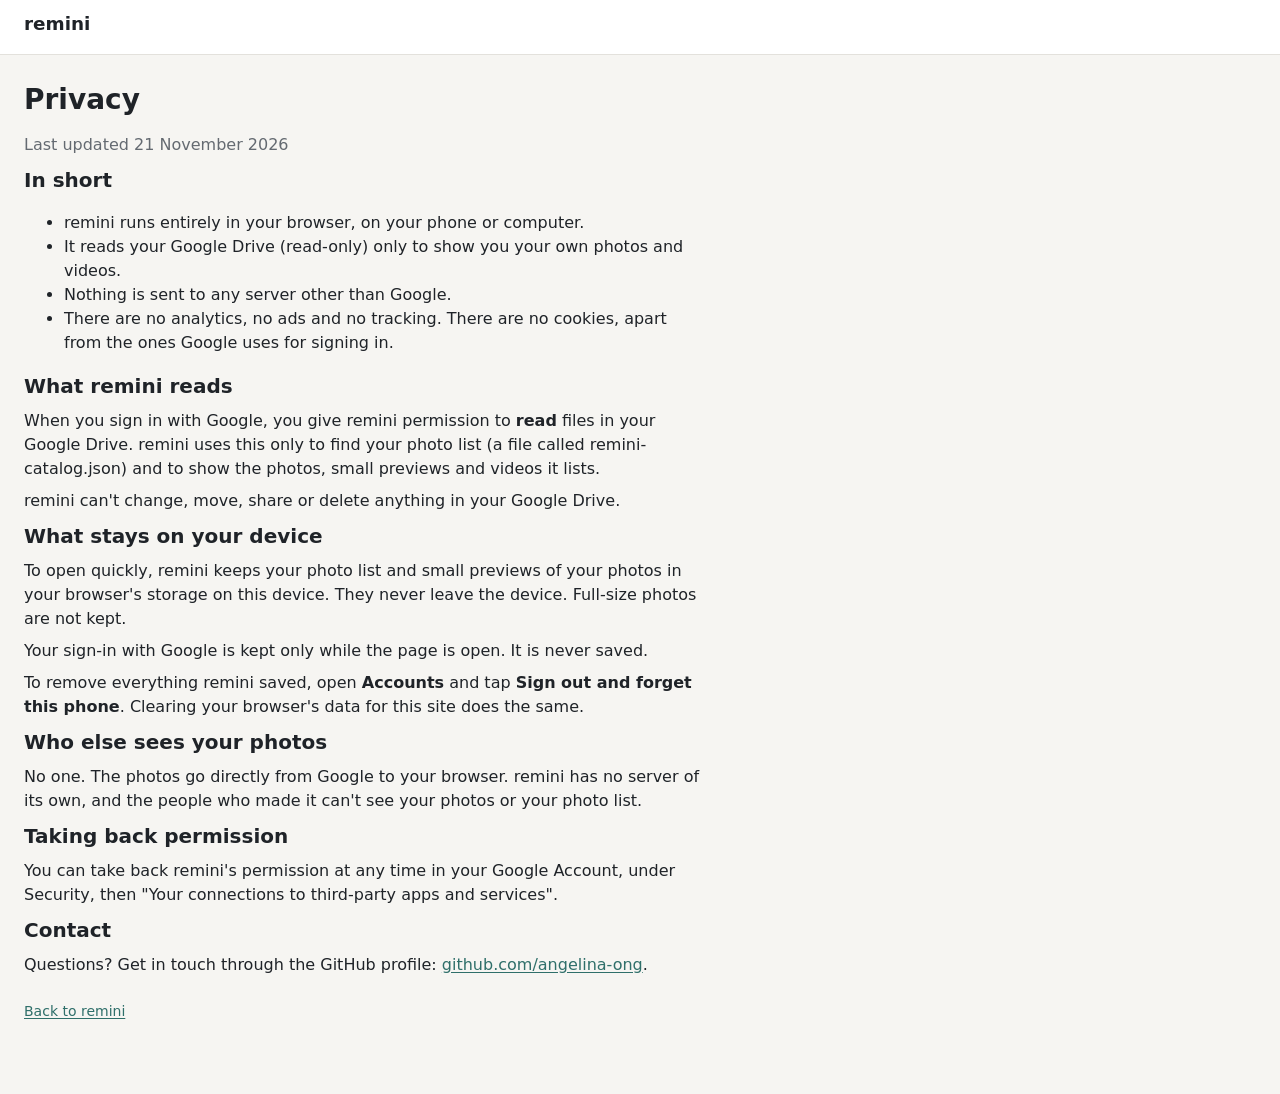
==== privacy.html @ 5695163f "remini cloud: first version Phone-friendly photo viewer that reads your own Google Drive (read-only)" ====
<!doctype html>
<html lang="en">
<head>
  <meta charset="utf-8">
  <meta http-equiv="Content-Security-Policy" content="default-src 'self'; script-src 'self' https://accounts.google.com/gsi/client; connect-src 'self' https://www.googleapis.com https://oauth2.googleapis.com https://accounts.google.com; img-src 'self' blob: data:; frame-src https://accounts.google.com; style-src 'self' 'unsafe-inline' https://accounts.google.com/gsi/style; media-src 'self' blob:; object-src 'none'; base-uri 'self'; form-action 'self'">
  <meta name="viewport" content="width=device-width, initial-scale=1, viewport-fit=cover">
  <meta name="color-scheme" content="light dark">
  <title>remini: privacy</title>
  <link rel="icon" href="icons/icon.svg" type="image/svg+xml">
  <link rel="stylesheet" href="app.css">
</head>
<body class="plain-page">
  <header class="topbar">
    <div class="topbar-inner"><a class="brand" href="./">remini</a></div>
    <div class="topbar-inner"><p class="summary"></p></div>
  </header>
  <main class="view">
    <article class="intro">
      <h1>Privacy</h1>
      <p class="muted">Last updated 21 November 2026</p>

      <h2>In short</h2>
      <ul>
        <li>remini runs entirely in your browser, on your phone or computer.</li>
        <li>It reads your Google Drive (read-only) only to show you your own photos and videos.</li>
        <li>Nothing is sent to any server other than Google.</li>
        <li>There are no analytics, no ads and no tracking. There are no cookies, apart from the ones Google uses for signing in.</li>
      </ul>

      <h2>What remini reads</h2>
      <p>When you sign in with Google, you give remini permission to <strong>read</strong> files in your Google Drive. remini uses this only to find your photo list (a file called remini-catalog.json) and to show the photos, small previews and videos it lists.</p>
      <p>remini can't change, move, share or delete anything in your Google Drive.</p>

      <h2>What stays on your device</h2>
      <p>To open quickly, remini keeps your photo list and small previews of your photos in your browser's storage on this device. They never leave the device. Full-size photos are not kept.</p>
      <p>Your sign-in with Google is kept only while the page is open. It is never saved.</p>
      <p>To remove everything remini saved, open <strong>Accounts</strong> and tap <strong>Sign out and forget this phone</strong>. Clearing your browser's data for this site does the same.</p>

      <h2>Who else sees your photos</h2>
      <p>No one. The photos go directly from Google to your browser. remini has no server of its own, and the people who made it can't see your photos or your photo list.</p>

      <h2>Taking back permission</h2>
      <p>You can take back remini's permission at any time in your Google Account, under Security, then "Your connections to third-party apps and services".</p>

      <h2>Contact</h2>
      <p>Questions? Get in touch through the GitHub profile: <a href="https://github.com/angelina-ong" rel="noopener noreferrer">github.com/angelina-ong</a>.</p>

      <p class="footnote"><a href="./">Back to remini</a></p>
    </article>
  </main>
</body>
</html>
---- app.css ----
/* remini cloud: calm and simple, same look as remini on the PC. No remote fonts or images. */
:root {
  --bg: #f6f5f2;
  --surface: #ffffff;
  --text: #1f2328;
  --muted: #646a71;
  --line: #e3e1dc;
  --accent: #2f6f6a;
  --accent-text: #ffffff;
  --accent-soft: #e2eeec;
  --warn: #8f5512;
  --warn-soft: #fbf0e0;
  --danger: #a33a3a;
  --focus: #2f6fbd;
  --radius: 12px;
  --shadow: 0 1px 2px rgba(0, 0, 0, 0.05);
  --tabbar-h: 60px;
  color-scheme: light;
}
@media (prefers-color-scheme: dark) {
  :root {
    --bg: #16181b;
    --surface: #1f2226;
    --text: #e8e6e3;
    --muted: #a0a6ad;
    --line: #34383d;
    --accent: #7cc0b8;
    --accent-text: #0f1a19;
    --accent-soft: #233532;
    --warn: #e9b56c;
    --warn-soft: #3a2e1c;
    --danger: #f08c8c;
    --focus: #8ab8ff;
    --shadow: none;
    color-scheme: dark;
  }
}

*, *::before, *::after { box-sizing: border-box; }
[hidden] { display: none !important; }

html { -webkit-text-size-adjust: 100%; }
body {
  margin: 0;
  background: var(--bg);
  color: var(--text);
  font-family: system-ui, -apple-system, "Segoe UI", Roboto, "Helvetica Neue", Arial, sans-serif;
  font-size: 16px;
  line-height: 1.5;
  overflow-wrap: break-word;
  -webkit-tap-highlight-color: transparent;
}
body.viewer-open { overflow: hidden; }
img, video { max-width: 100%; }

h1 { font-size: 1.75rem; font-weight: 600; margin: 8px 0 12px; }
h2 { font-size: 1.25rem; font-weight: 600; margin: 0 0 8px; }
h3 { font-size: 0.85rem; font-weight: 600; margin: 0 0 6px; color: var(--muted); text-transform: uppercase; letter-spacing: 0.04em; }
p { margin: 0 0 8px; }
a { color: var(--accent); text-underline-offset: 2px; }
.muted { color: var(--muted); }
.small { font-size: 0.875rem; }
.warn-text { color: var(--warn); }

.visually-hidden {
  position: absolute !important;
  width: 1px; height: 1px;
  padding: 0; margin: -1px;
  overflow: hidden; clip: rect(0 0 0 0);
  white-space: nowrap; border: 0;
}

:focus-visible { outline: 3px solid var(--focus); outline-offset: 2px; }
main:focus { outline: none; }

/* ---------- controls ---------- */
button, .button-link, input, select {
  font: inherit;
  color: inherit;
}
button, .button-link {
  display: inline-flex;
  align-items: center;
  justify-content: center;
  gap: 6px;
  min-height: 38px;
  padding: 6px 14px;
  border: 1px solid var(--line);
  border-radius: 8px;
  background: var(--surface);
  color: var(--text);
  text-decoration: none;
  cursor: pointer;
}
button.primary { background: var(--accent); border-color: var(--accent); color: var(--accent-text); }
button.quiet { background: transparent; }
button:disabled { opacity: 0.5; cursor: not-allowed; filter: none; }

input[type="text"], input[type="search"], select {
  min-height: 38px;
  padding: 6px 10px;
  border: 1px solid var(--line);
  border-radius: 8px;
  background: var(--surface);
}
select { max-width: 100%; }
select:disabled { opacity: 0.5; }
input[type="checkbox"] { width: 18px; height: 18px; accent-color: var(--accent); margin: 0; }

/* ---------- top bar ---------- */
.topbar {
  position: sticky;
  top: 0;
  z-index: 10;
  background: var(--surface);
  border-bottom: 1px solid var(--line);
}
.topbar-inner, .banners, .view, .welcome {
  max-width: 1280px;
  margin: 0 auto;
  padding-left: 24px;
  padding-right: 24px;
}
.topbar-inner {
  display: flex;
  flex-wrap: wrap;
  align-items: center;
  gap: 12px 24px;
  padding-top: 10px;
}
.brand { font-weight: 700; font-size: 1.15rem; color: var(--text); text-decoration: none; }
.nav { display: flex; flex-wrap: wrap; gap: 4px; }
.nav a {
  display: inline-flex;
  align-items: center;
  gap: 6px;
  padding: 6px 12px;
  border-radius: 999px;
  color: var(--text);
  text-decoration: none;
}
.nav a[aria-current="page"] { background: var(--accent-soft); color: var(--accent); font-weight: 600; }
.nav-icon { display: none; width: 24px; height: 24px; flex: none; }
.search { display: flex; gap: 6px; flex: 1 1 280px; max-width: 460px; margin-left: auto; min-width: 0; }
.search input { flex: 1; min-width: 0; }
.summary { margin: 0; padding: 4px 0 8px; font-size: 0.875rem; color: var(--muted); }
.summary:empty { padding: 0 0 6px; }

/* ---------- banners ---------- */
.banners:empty { display: none; }
.banners { padding-top: 12px; }
.banner {
  display: flex;
  flex-wrap: wrap;
  align-items: center;
  justify-content: space-between;
  gap: 8px 16px;
  margin-bottom: 8px;
  padding: 12px 16px;
  background: var(--warn-soft);
  border: 1px solid var(--line);
  border-left: 4px solid var(--warn);
  border-radius: var(--radius);
}
.banner p { margin: 0; min-width: 0; }
.banner-error { border-left-color: var(--danger); }
.banner-info { background: var(--accent-soft); border-left-color: var(--accent); }
.signed-in { display: inline-flex; align-items: center; gap: 10px; flex-wrap: wrap; }

/* ---------- page layout ---------- */
.view { padding-top: 16px; padding-bottom: 64px; }
.intro { max-width: 680px; }
.loading { padding: 16px 0; }
.error {
  padding: 14px 16px;
  margin: 12px 0;
  border: 1px solid var(--line);
  border-left: 4px solid var(--danger);
  border-radius: var(--radius);
  background: var(--surface);
}
.empty { padding: 48px 0; text-align: center; }
.empty p:first-child { font-size: 1.15rem; }
.footnote { margin-top: 24px; font-size: 0.875rem; }
.status { min-height: 1.5em; }
.page-head { display: flex; align-items: center; justify-content: space-between; gap: 12px; }
.filters-toggle { display: none; }

/* ---------- library ---------- */
.filters {
  display: flex;
  flex-wrap: wrap;
  align-items: flex-end;
  gap: 12px 16px;
  padding: 14px 16px;
  margin-bottom: 12px;
  background: var(--surface);
  border: 1px solid var(--line);
  border-radius: var(--radius);
}
.field { display: flex; flex-direction: column; gap: 4px; min-width: 0; }
.field label { font-size: 0.8rem; color: var(--muted); }
.field-check { flex-direction: row; align-items: center; gap: 8px; min-height: 38px; }
.field-check label { font-size: 1rem; color: var(--text); }
.clear-link { align-self: center; margin-left: auto; }
.active-filters .note { color: var(--muted); overflow-wrap: anywhere; }
.count { color: var(--muted); margin: 4px 0 12px; }

.grid {
  display: grid;
  grid-template-columns: repeat(auto-fill, minmax(160px, 1fr));
  gap: 8px;
}
.tile {
  position: relative;
  display: block;
  aspect-ratio: 1 / 1;
  border-radius: 10px;
  overflow: hidden;
  background: var(--line);
}
.tile img { display: block; width: 100%; height: 100%; object-fit: cover; transition: opacity 0.15s; }
.badge-video {
  position: absolute;
  left: 6px;
  bottom: 6px;
  padding: 1px 7px;
  border-radius: 6px;
  background: rgba(0, 0, 0, 0.6);
  color: #fff;
  font-size: 0.75rem;
  line-height: 1.6;
}
.dot-unsaved {
  position: absolute;
  top: 8px;
  right: 8px;
  width: 12px;
  height: 12px;
  border-radius: 50%;
  background: #e2a33b;
  border: 2px solid #fff;
  box-shadow: 0 0 0 1px rgba(0, 0, 0, 0.15);
}
.sentinel { height: 1px; }
.grid-status { padding: 8px 0; }

/* ---------- photo viewer ---------- */
.viewer {
  position: fixed;
  inset: 0;
  z-index: 50;
  display: flex;
  flex-direction: column;
  background: rgba(14, 15, 17, 0.96);
  color: #f2f2f2;
}
.v-top { display: flex; justify-content: flex-end; padding: 10px 14px; }
.v-close { background: rgba(255, 255, 255, 0.1); border-color: rgba(255, 255, 255, 0.2); color: #fff; }
.v-body {
  flex: 1;
  min-height: 0;
  display: grid;
  grid-template-columns: minmax(0, 1fr) 360px;
  grid-template-rows: minmax(0, 1fr);
}
.v-stage-wrap { position: relative; display: flex; min-height: 0; min-width: 0; touch-action: pan-y pinch-zoom; }
.v-stage {
  flex: 1;
  min-width: 0;
  display: flex;
  align-items: center;
  justify-content: center;
  padding: 8px 64px 24px;
}
.v-stage.is-dragging { transition: none; }
.v-stage.is-settling { transition: transform 0.18s ease-out; }
.v-media {
  display: block;
  max-width: 100%;
  max-height: calc(100vh - 100px);
  object-fit: contain;
  border-radius: 6px;
}
.v-placeholder { filter: blur(2px); opacity: 0.7; min-width: 40%; }
.v-stage .loading, .v-none p { color: #d8d8d8; }
.v-none { text-align: center; max-width: 420px; }
.v-none img { max-width: 260px; width: 100%; border-radius: 8px; margin-bottom: 12px; }
.v-nav {
  position: absolute;
  top: 50%;
  transform: translateY(-50%);
  z-index: 1;
  width: 48px;
  height: 48px;
  padding: 0;
  border-radius: 50%;
  font-size: 1.8rem;
  line-height: 1;
  background: rgba(255, 255, 255, 0.12);
  border-color: rgba(255, 255, 255, 0.2);
  color: #fff;
}
.v-prev { left: 10px; }
.v-next { right: 10px; }
.v-panel {
  overflow-y: auto;
  padding: 20px 22px 32px;
  background: var(--surface);
  color: var(--text);
  border-top-left-radius: var(--radius);
}
.v-date { font-size: 1.1rem; }
.v-name { word-break: break-all; margin-bottom: 2px; }
.v-sec { margin-top: 20px; }
.v-actions { display: flex; flex-direction: column; align-items: flex-start; gap: 6px; }
ul.plain { list-style: none; margin: 0; padding: 0; }
ul.plain li { padding: 2px 0; }

.chips { display: flex; flex-wrap: wrap; gap: 6px; margin-bottom: 10px; }
.chip {
  display: inline-flex;
  align-items: center;
  max-width: 100%;
  padding: 2px 2px 2px 12px;
  border-radius: 999px;
  background: var(--accent-soft);
}
.chip-text { color: var(--accent); text-decoration: none; overflow-wrap: anywhere; }
.chip-x {
  min-height: 0;
  width: 28px;
  height: 28px;
  padding: 0;
  border: 0;
  border-radius: 50%;
  background: transparent;
  color: var(--muted);
  font-size: 1.1rem;
}
.tag-form { display: flex; gap: 6px; }
.tag-form input { flex: 1; min-width: 0; }

/* ---------- timeline ---------- */
.tl-year { margin: 28px 0; }
.tl-year h2 { display: flex; flex-wrap: wrap; align-items: baseline; gap: 4px 12px; font-size: 1.5rem; }
.tl-year h2 a { color: var(--text); text-decoration: none; }
.count-tag { font-size: 0.95rem; font-weight: 400; }
.tl-months { list-style: none; margin: 0; padding: 0; display: flex; flex-wrap: wrap; gap: 8px; }
.tl-month {
  display: inline-flex;
  align-items: center;
  gap: 10px;
  padding: 8px 16px;
  border: 1px solid var(--line);
  border-radius: 999px;
  background: var(--surface);
  color: var(--text);
  text-decoration: none;
}

/* ---------- cards (events, accounts) ---------- */
.toolbar { display: flex; flex-wrap: wrap; align-items: flex-end; gap: 12px 20px; margin: 16px 0 8px; }
.cards {
  display: grid;
  grid-template-columns: repeat(auto-fill, minmax(min(300px, 100%), 1fr));
  gap: 16px;
}
.card {
  min-width: 0;
  padding: 18px 20px;
  background: var(--surface);
  border: 1px solid var(--line);
  border-radius: var(--radius);
  box-shadow: var(--shadow);
}
.ev-group { margin: 28px 0; }
.ev-covers { display: grid; grid-template-columns: repeat(4, 1fr); gap: 4px; margin-bottom: 12px; }
.ev-covers:empty { display: none; }
.ev-covers img { width: 100%; aspect-ratio: 1 / 1; object-fit: cover; border-radius: 6px; background: var(--line); display: block; }
.ev-name { display: flex; gap: 6px; margin-bottom: 10px; }
.ev-name input { flex: 1; min-width: 0; font-weight: 600; }
.ev-meta { font-size: 0.95rem; }
.ev-actions { display: flex; flex-wrap: wrap; gap: 8px; margin-top: 8px; }
.badge { display: inline-block; padding: 1px 10px; border-radius: 999px; font-size: 0.8rem; }
.badge-suggested { background: var(--bg); border: 1px solid var(--line); color: var(--muted); }
.badge-ok { background: var(--accent-soft); color: var(--accent); font-weight: 600; }
.event.is-approved { border-color: var(--accent); }

.account h2 { word-break: break-all; }
.storage { margin: 12px 0; }
.bar { height: 10px; border-radius: 999px; background: var(--line); overflow: hidden; margin-bottom: 6px; }
.bar-fill { height: 100%; width: 0; background: var(--accent); border-radius: 999px; }
.bar-full .bar-fill { background: var(--warn); }
.note-due {
  margin: 12px 0;
  padding: 12px 14px;
  border-left: 4px solid var(--warn);
  border-radius: 8px;
  background: var(--warn-soft);
}
.account.is-due { border-color: var(--warn); }

/* ---------- hover effects only where there is a real mouse ---------- */
@media (hover: hover) {
  button:hover, .button-link:hover { border-color: var(--muted); }
  button.primary:hover { filter: brightness(1.07); }
  .nav a:hover { background: var(--bg); }
  .tile:hover img { opacity: 0.88; }
  .v-nav:hover { background: rgba(255, 255, 255, 0.22); }
  .chip-text:hover { text-decoration: underline; }
  .chip-x:hover { background: rgba(0, 0, 0, 0.08); color: var(--text); }
  .tl-year h2 a:hover { color: var(--accent); }
  .tl-month:hover { border-color: var(--accent); }
}

/* ---------- touch screens: everything at least 44px to tap ---------- */
@media (pointer: coarse), (max-width: 820px) {
  button, .button-link, input[type="text"], input[type="search"], select { min-height: 44px; }
  .nav a { min-height: 44px; }
  .field-check { min-height: 44px; }
  input[type="checkbox"] { width: 22px; height: 22px; }
  .chip-x { width: 44px; height: 44px; }
  .tl-month { min-height: 44px; }
  .v-nav { width: 44px; height: 44px; }
}

/* ---------- narrow screens ---------- */
@media (max-width: 820px) {
  .topbar-inner, .banners, .view, .welcome { padding-left: 16px; padding-right: 16px; }
  .search { margin-left: 0; max-width: none; flex-basis: 100%; }
  .grid { grid-template-columns: repeat(auto-fill, minmax(120px, 1fr)); gap: 4px; }
  .tile { border-radius: 6px; }
  .viewer { overflow-y: auto; overscroll-behavior: contain; }
  .v-top {
    position: sticky;
    top: 0;
    z-index: 2;
    padding-top: calc(8px + env(safe-area-inset-top));
    background: rgba(14, 15, 17, 0.92);
  }
  .v-close { min-width: 44px; }
  .v-body { display: block; flex: none; }
  .v-stage-wrap { min-height: 50vh; }
  .v-stage { padding: 0 0 12px; }
  .v-media { width: 100%; max-height: 72vh; border-radius: 0; }
  .v-placeholder { min-width: 0; width: 100%; }
  .v-panel { border-radius: var(--radius) var(--radius) 0 0; padding-bottom: calc(32px + env(safe-area-inset-bottom)); }
  .cards { grid-template-columns: 1fr; }
  .clear-link { margin-left: 0; }
}

/* ---------- phones: 3 photos across, tabs at the bottom ---------- */
@media (max-width: 600px) {
  h1 { font-size: 1.45rem; margin: 4px 0 8px; }
  .topbar-inner { flex-wrap: nowrap; gap: 10px; padding-top: calc(8px + env(safe-area-inset-top)); }
  .topbar-inner + .topbar-inner { padding-top: 0; }
  .topbar-inner, .banners, .view, .welcome { padding-left: 12px; padding-right: 12px; }
  .search { flex: 1 1 auto; }
  .search button { padding: 6px 12px; }
  .summary { padding: 2px 0 6px; }

  .nav {
    position: fixed;
    left: 0;
    right: 0;
    bottom: 0;
    z-index: 20;
    display: grid;
    grid-template-columns: repeat(3, minmax(0, 1fr));
    gap: 0;
    padding: 0 4px env(safe-area-inset-bottom);
    background: var(--surface);
    border-top: 1px solid var(--line);
  }
  .nav a {
    flex-direction: column;
    justify-content: center;
    gap: 2px;
    min-height: var(--tabbar-h);
    padding: 4px 2px;
    border-radius: 0;
    font-size: 0.75rem;
    line-height: 1.2;
    color: var(--muted);
  }
  .nav a[aria-current="page"] { background: transparent; color: var(--accent); }
  .nav-icon { display: block; }
  .view { padding-bottom: calc(var(--tabbar-h) + 32px + env(safe-area-inset-bottom)); }

  .page-head h1 { margin-bottom: 8px; }
  .filters-toggle { display: inline-flex; }
  .filters:not(.is-open) { display: none; }
  .filters {
    display: grid;
    grid-template-columns: repeat(2, minmax(0, 1fr));
    gap: 10px 12px;
    padding: 12px;
  }
  .filters select { width: 100%; }
  .grid { grid-template-columns: repeat(3, minmax(0, 1fr)); gap: 3px; }
  .tile { border-radius: 4px; }
  .dot-unsaved { top: 5px; right: 5px; width: 10px; height: 10px; }
  .badge-video { left: 4px; bottom: 4px; }

  .card { padding: 14px 16px; }
  .toolbar { gap: 10px 12px; }
}
@media (max-width: 600px) and (pointer: coarse) {
  .v-nav { display: none; } /* swipe left/right instead */
}

@media (prefers-reduced-motion: reduce) {
  * { transition: none !important; }
}

/* ================= remini cloud additions ================= */
/* windowed grid: tiles are placed by the script, only those near the screen exist */
.vgrid { position: relative; width: 100%; contain: layout; }
.vgrid .tile {
  position: absolute;
  top: 0;
  left: 0;
  aspect-ratio: auto;
  will-change: transform;
}
.vgrid .tile img { opacity: 0; }
.vgrid .tile img.is-loaded { opacity: 1; }
.tile.no-thumb::after {
  content: "";
  position: absolute;
  inset: 30%;
  border: 2px solid var(--muted);
  border-radius: 6px;
  opacity: 0.35;
}
.count { margin-bottom: 8px; }

/* sign-in screen and "What is remini" */
.welcome { padding-top: 24px; padding-bottom: 48px; max-width: 640px; }
.welcome h1 { font-size: 2.2rem; color: var(--accent); margin-bottom: 16px; }
.welcome-about { margin-bottom: 20px; }
.welcome-about p { font-size: 1.05rem; }
.signin-card { margin-bottom: 16px; }
.signin-card h2 { font-size: 1.3rem; }
button.big { min-height: 52px; padding: 10px 22px; font-size: 1.05rem; font-weight: 600; }
body.signed-out .topbar-inner + .topbar-inner { display: none; }
body.signed-out .topbar-inner { padding-bottom: 10px; }

/* the little message at the bottom */
.toast {
  position: fixed;
  left: 50%;
  bottom: calc(var(--tabbar-h) + 16px + env(safe-area-inset-bottom));
  transform: translateX(-50%);
  z-index: 60;
  max-width: calc(100vw - 32px);
  padding: 10px 16px;
  border-radius: 10px;
  background: var(--text);
  color: var(--bg);
  font-size: 0.95rem;
}

/* photo view: solid, so the page behind never shows through */
.viewer { background: #0e0f11; }
@media (max-width: 820px) { .v-top { background: #0e0f11; } }
.v-frame { position: relative; display: flex; align-items: center; justify-content: center; max-width: 100%; }
.v-frame.is-loading::after {
  content: "Loading…";
  position: absolute;
  bottom: 10px;
  left: 50%;
  transform: translateX(-50%);
  padding: 2px 10px;
  border-radius: 6px;
  background: rgba(0, 0, 0, 0.55);
  color: #fff;
  font-size: 0.85rem;
}
.v-stage { flex-direction: column; gap: 10px; }
.v-placeholder { filter: none; opacity: 1; }
.v-frame.is-loading .v-placeholder { filter: blur(1px); opacity: 0.85; }
.v-play {
  position: absolute;
  inset: 0;
  display: flex;
  flex-direction: column;
  align-items: center;
  justify-content: center;
  gap: 10px;
  color: #fff;
  text-decoration: none;
  background: rgba(0, 0, 0, 0.25);
  border-radius: 6px;
}
.v-play-icon {
  display: flex;
  align-items: center;
  justify-content: center;
  width: 76px;
  height: 76px;
  padding-left: 6px;
  border-radius: 50%;
  background: rgba(0, 0, 0, 0.6);
  border: 2px solid rgba(255, 255, 255, 0.85);
  font-size: 2rem;
}
.v-play-text { padding: 4px 12px; border-radius: 999px; background: rgba(0, 0, 0, 0.6); font-weight: 600; }
.v-video { min-height: 200px; min-width: 60%; }
.badge-local {
  margin: 0;
  padding: 4px 12px;
  border-radius: 999px;
  background: #e2a33b;
  color: #1f1a10;
  font-weight: 600;
  font-size: 0.9rem;
}
.v-msg { color: #d8d8d8; text-align: center; margin: 0; padding: 0 16px; }
.v-ask {
  max-width: 420px;
  margin: 0 16px;
  padding: 12px 14px;
  border-radius: 10px;
  background: rgba(255, 255, 255, 0.1);
  text-align: center;
}
.v-ask p { color: #f2f2f2; }
.v-stored { margin-top: 8px; }
.v-acct { font-weight: 600; overflow-wrap: anywhere; }
.map-url { overflow-wrap: anywhere; }
a.chip { padding: 4px 12px; text-decoration: none; color: var(--accent); }
.about { margin-top: 24px; }
.about button { margin-top: 4px; }

@media (pointer: coarse), (max-width: 820px) {
  a.chip { min-height: 36px; }
}
@media (max-width: 820px) {
  .v-stage { padding: 8px 0 12px; }
  .v-frame { width: 100%; }
}
@media (max-width: 600px) {
  .welcome h1 { font-size: 1.9rem; }
}
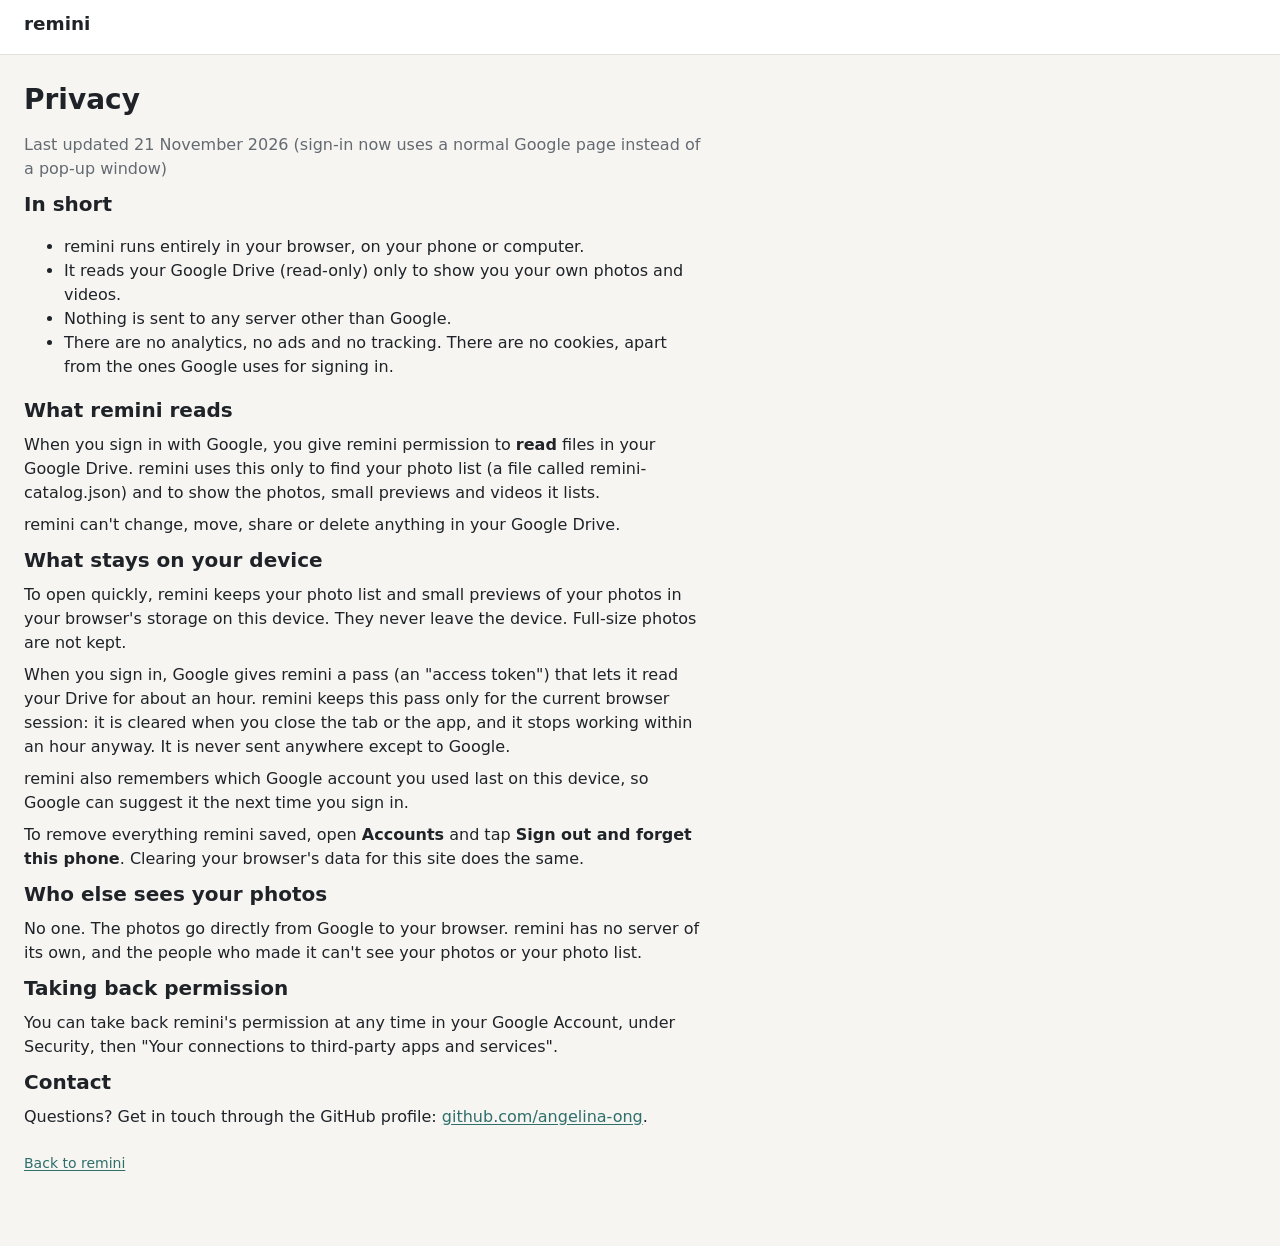
==== commit f8a0512d: "Sign in with a full-page Google redirect instead of a pop-up Co-Authored-By: Claude Opus 5.5 <norepl" ====
--- a/privacy.html
+++ b/privacy.html
@@ -2,7 +2,7 @@
 <html lang="en">
 <head>
   <meta charset="utf-8">
-  <meta http-equiv="Content-Security-Policy" content="default-src 'self'; script-src 'self' https://accounts.google.com/gsi/client; connect-src 'self' https://www.googleapis.com https://oauth2.googleapis.com https://accounts.google.com; img-src 'self' blob: data:; frame-src https://accounts.google.com; style-src 'self' 'unsafe-inline' https://accounts.google.com/gsi/style; media-src 'self' blob:; object-src 'none'; base-uri 'self'; form-action 'self'">
+  <meta http-equiv="Content-Security-Policy" content="default-src 'self'; script-src 'self'; connect-src 'self' https://www.googleapis.com https://oauth2.googleapis.com; img-src 'self' blob: data:; style-src 'self' 'unsafe-inline'; media-src 'self' blob:; frame-src 'none'; object-src 'none'; base-uri 'self'; form-action 'self'">
   <meta name="viewport" content="width=device-width, initial-scale=1, viewport-fit=cover">
   <meta name="color-scheme" content="light dark">
   <title>remini: privacy</title>
@@ -17,7 +17,7 @@
   <main class="view">
     <article class="intro">
       <h1>Privacy</h1>
-      <p class="muted">Last updated 21 November 2026</p>
+      <p class="muted">Last updated 21 November 2026 (sign-in now uses a normal Google page instead of a pop-up window)</p>
 
       <h2>In short</h2>
       <ul>
@@ -33,7 +33,8 @@
 
       <h2>What stays on your device</h2>
       <p>To open quickly, remini keeps your photo list and small previews of your photos in your browser's storage on this device. They never leave the device. Full-size photos are not kept.</p>
-      <p>Your sign-in with Google is kept only while the page is open. It is never saved.</p>
+      <p>When you sign in, Google gives remini a pass (an "access token") that lets it read your Drive for about an hour. remini keeps this pass only for the current browser session: it is cleared when you close the tab or the app, and it stops working within an hour anyway. It is never sent anywhere except to Google.</p>
+      <p>remini also remembers which Google account you used last on this device, so Google can suggest it the next time you sign in.</p>
       <p>To remove everything remini saved, open <strong>Accounts</strong> and tap <strong>Sign out and forget this phone</strong>. Clearing your browser's data for this site does the same.</p>
 
       <h2>Who else sees your photos</h2>
